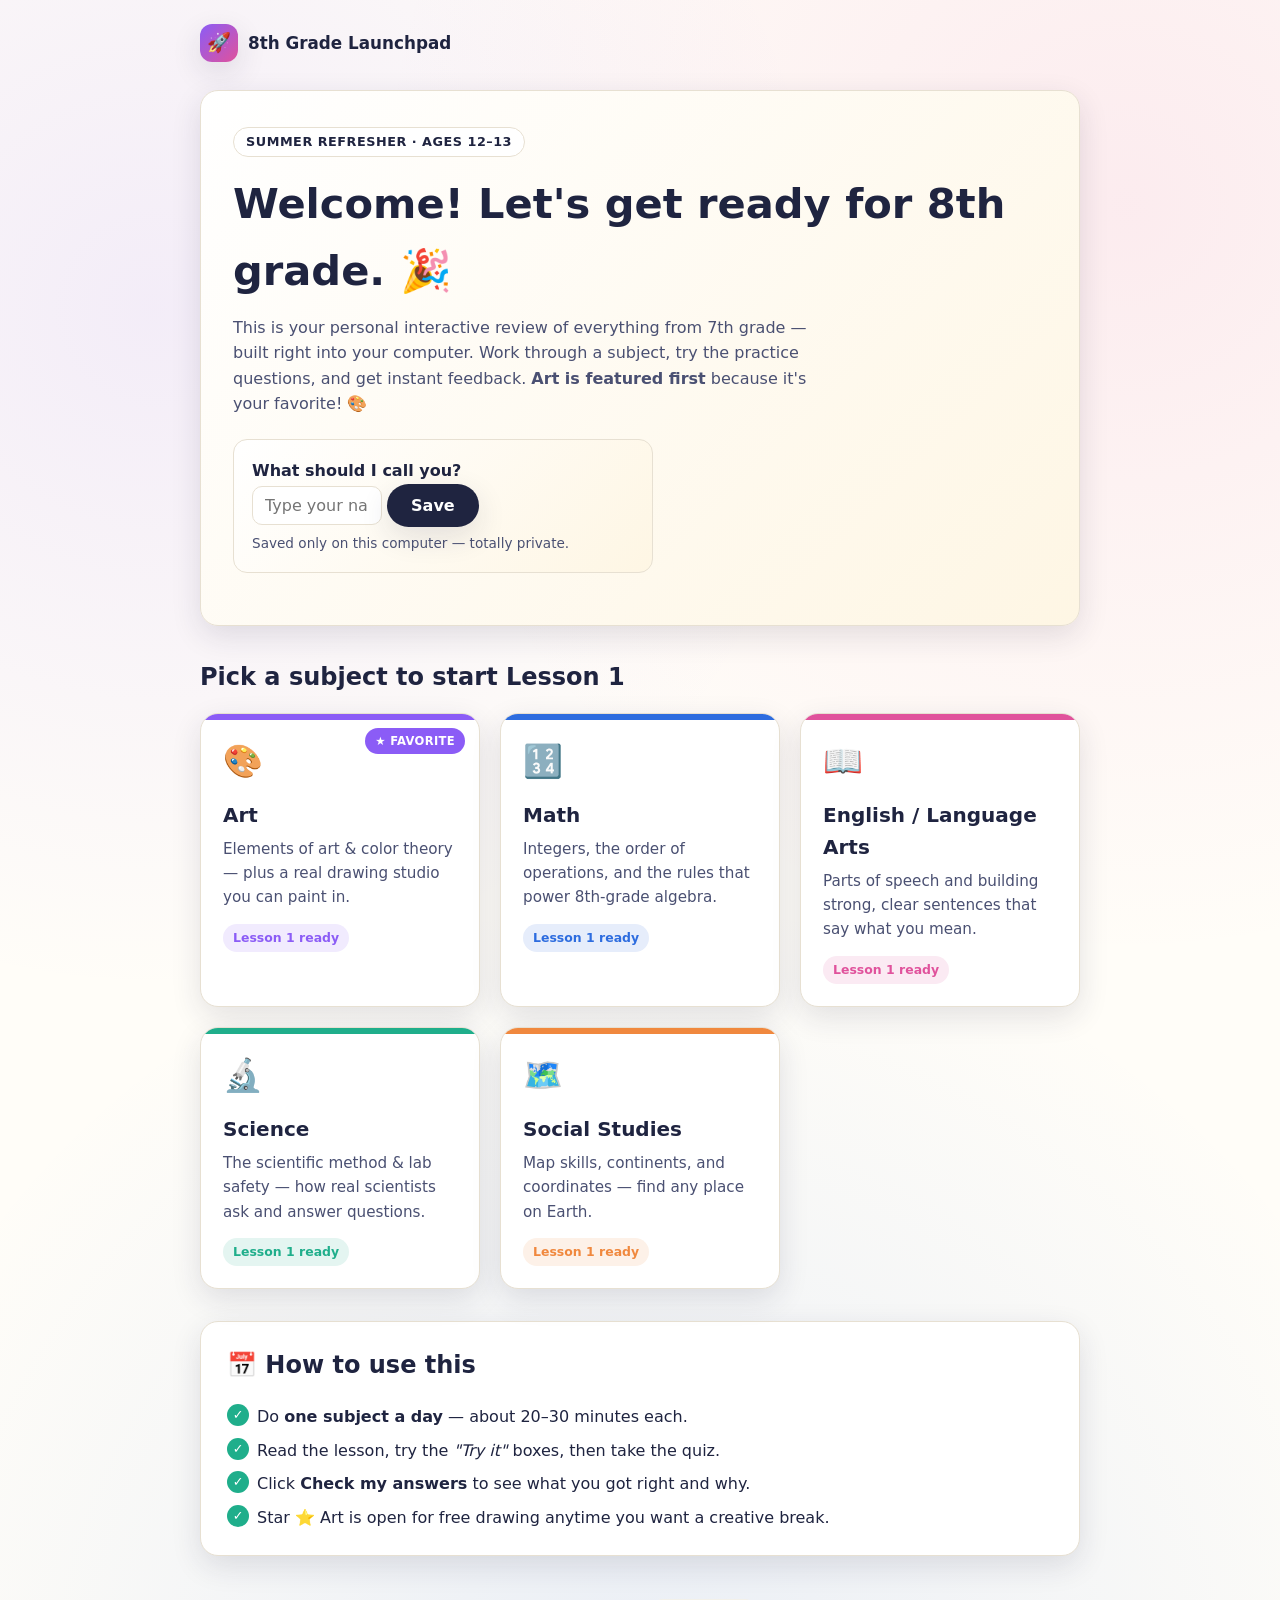
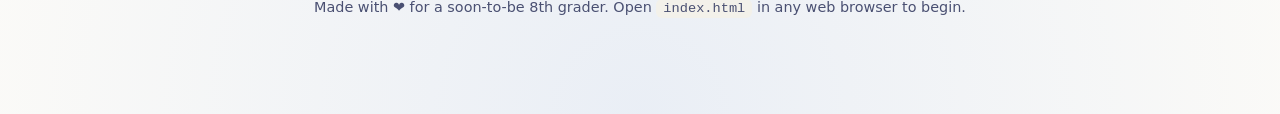
==== index.html @ ddc89989 "Add interactive 7th→8th grade refresher curriculum with Art focus Browser-based HTML course with Les" ====
<!DOCTYPE html>
<html lang="en">
<head>
  <meta charset="UTF-8" />
  <meta name="viewport" content="width=device-width, initial-scale=1.0" />
  <title>8th Grade Launchpad — A 7th → 8th Grade Refresher</title>
  <link rel="stylesheet" href="assets/css/styles.css" />
  <link rel="icon" href="data:image/svg+xml,<svg xmlns='http://www.w3.org/2000/svg' viewBox='0 0 100 100'><text y='.9em' font-size='90'>🎨</text></svg>" />
</head>
<body>
  <div class="wrap">

    <div class="topbar">
      <a class="brand" href="index.html">
        <span class="logo">🚀</span>
        <span>8th Grade Launchpad</span>
      </a>
    </div>

    <section class="hero">
      <span class="pill">Summer Refresher · Ages 12–13</span>
      <h1 data-greeting>Welcome! Let's get ready for 8th grade. 🎉</h1>
      <p>
        This is your personal interactive review of everything from 7th grade —
        built right into your computer. Work through a subject, try the
        practice questions, and get instant feedback. <strong>Art is featured
        first</strong> because it's your favorite! 🎨
      </p>

      <div class="tryit" style="margin-top:22px;max-width:420px;">
        <label for="nameInput"><strong>What should I call you?</strong></label><br />
        <input type="text" id="nameInput" placeholder="Type your name" />
        <button class="btn" onclick="saveName()">Save</button>
        <div class="progress-note">Saved only on this computer — totally private.</div>
      </div>
    </section>

    <h2 style="margin:0 0 16px;">Pick a subject to start Lesson&nbsp;1</h2>

    <div class="cards">

      <a class="card art" href="lessons/art.html">
        <span class="fav">★ FAVORITE</span>
        <span class="emoji">🎨</span>
        <h3>Art</h3>
        <p>Elements of art &amp; color theory — plus a real drawing studio you can paint in.</p>
        <span class="tag">Lesson 1 ready</span>
      </a>

      <a class="card math" href="lessons/math.html">
        <span class="emoji">🔢</span>
        <h3>Math</h3>
        <p>Integers, the order of operations, and the rules that power 8th-grade algebra.</p>
        <span class="tag">Lesson 1 ready</span>
      </a>

      <a class="card english" href="lessons/english.html">
        <span class="emoji">📖</span>
        <h3>English / Language Arts</h3>
        <p>Parts of speech and building strong, clear sentences that say what you mean.</p>
        <span class="tag">Lesson 1 ready</span>
      </a>

      <a class="card science" href="lessons/science.html">
        <span class="emoji">🔬</span>
        <h3>Science</h3>
        <p>The scientific method &amp; lab safety — how real scientists ask and answer questions.</p>
        <span class="tag">Lesson 1 ready</span>
      </a>

      <a class="card social" href="lessons/social-studies.html">
        <span class="emoji">🗺️</span>
        <h3>Social Studies</h3>
        <p>Map skills, continents, and coordinates — find any place on Earth.</p>
        <span class="tag">Lesson 1 ready</span>
      </a>

    </div>

    <section class="panel" style="margin-top:32px;">
      <h2>📅 How to use this</h2>
      <ul class="goal-list">
        <li>Do <strong>one subject a day</strong> — about 20–30 minutes each.</li>
        <li>Read the lesson, try the <em>"Try it"</em> boxes, then take the quiz.</li>
        <li>Click <strong>Check my answers</strong> to see what you got right and why.</li>
        <li>Star ⭐ Art is open for free drawing anytime you want a creative break.</li>
      </ul>
    </section>

    <p class="foot">Made with ❤️ for a soon-to-be 8th grader. Open <code>index.html</code> in any web browser to begin.</p>
  </div>

  <script src="assets/js/quiz.js"></script>
</body>
</html>
---- assets/css/styles.css ----
/* ===========================================================
   7th → 8th Grade Refresher
   Shared stylesheet
   A bright, creative theme (art is her favorite subject!)
   =========================================================== */

:root {
  --ink: #1f2440;
  --ink-soft: #4a5072;
  --paper: #fffdf8;
  --cream: #fef6e4;
  --line: #e7e0d2;

  /* subject accent colors */
  --math: #2d6cdf;
  --english: #e0529c;
  --science: #1fae8b;
  --social: #f0883e;
  --art: #8b5cf6;

  --good: #1fae8b;
  --bad: #e85d5d;

  --shadow: 0 10px 30px rgba(31, 36, 64, 0.12);
  --radius: 18px;
  --font: "Segoe UI", "Trebuchet MS", system-ui, -apple-system, sans-serif;
}

* { box-sizing: border-box; }

html { scroll-behavior: smooth; }

body {
  margin: 0;
  font-family: var(--font);
  color: var(--ink);
  background:
    radial-gradient(circle at 12% 18%, rgba(139, 92, 246, 0.10), transparent 38%),
    radial-gradient(circle at 88% 12%, rgba(224, 82, 156, 0.10), transparent 40%),
    radial-gradient(circle at 50% 100%, rgba(45, 108, 223, 0.10), transparent 45%),
    var(--paper);
  line-height: 1.6;
  min-height: 100vh;
}

a { color: inherit; }

.wrap {
  max-width: 920px;
  margin: 0 auto;
  padding: 24px 20px 80px;
}

/* ---------- Top bar ---------- */
.topbar {
  display: flex;
  align-items: center;
  justify-content: space-between;
  gap: 12px;
  flex-wrap: wrap;
  margin-bottom: 28px;
}

.brand {
  display: inline-flex;
  align-items: center;
  gap: 10px;
  font-weight: 800;
  text-decoration: none;
  font-size: 1.05rem;
}

.brand .logo {
  width: 38px; height: 38px;
  border-radius: 12px;
  display: grid; place-items: center;
  background: linear-gradient(135deg, var(--art), var(--english));
  color: #fff; font-size: 1.2rem;
  box-shadow: var(--shadow);
}

.back-link {
  text-decoration: none;
  font-weight: 600;
  color: var(--ink-soft);
  background: #fff;
  border: 1px solid var(--line);
  padding: 8px 14px;
  border-radius: 999px;
  transition: transform .15s ease, box-shadow .15s ease;
}
.back-link:hover { transform: translateY(-2px); box-shadow: var(--shadow); }

/* ---------- Hero ---------- */
.hero {
  background: linear-gradient(135deg, #fff, var(--cream));
  border: 1px solid var(--line);
  border-radius: var(--radius);
  padding: 36px 32px;
  box-shadow: var(--shadow);
  margin-bottom: 32px;
  position: relative;
  overflow: hidden;
}
.hero h1 { margin: 0 0 10px; font-size: clamp(1.8rem, 4vw, 2.6rem); }
.hero p { margin: 0; color: var(--ink-soft); max-width: 60ch; }
.hero .sprinkles { position: absolute; inset: 0; pointer-events: none; opacity: .5; }

.pill {
  display: inline-block;
  font-size: .8rem;
  font-weight: 700;
  letter-spacing: .04em;
  text-transform: uppercase;
  padding: 4px 12px;
  border-radius: 999px;
  background: #fff;
  border: 1px solid var(--line);
  margin-bottom: 14px;
}

/* ---------- Subject cards ---------- */
.cards {
  display: grid;
  grid-template-columns: repeat(auto-fill, minmax(240px, 1fr));
  gap: 20px;
}

.card {
  display: block;
  text-decoration: none;
  background: #fff;
  border: 1px solid var(--line);
  border-radius: var(--radius);
  padding: 22px;
  box-shadow: var(--shadow);
  transition: transform .18s ease, box-shadow .18s ease;
  position: relative;
  overflow: hidden;
}
.card::before {
  content: "";
  position: absolute;
  top: 0; left: 0; right: 0;
  height: 6px;
  background: var(--accent, var(--ink));
}
.card:hover { transform: translateY(-6px); box-shadow: 0 18px 40px rgba(31,36,64,.18); }
.card .emoji { font-size: 2rem; }
.card h3 { margin: 12px 0 6px; font-size: 1.25rem; }
.card p { margin: 0 0 14px; color: var(--ink-soft); font-size: .95rem; }
.card .tag {
  display: inline-block;
  font-size: .78rem;
  font-weight: 700;
  color: var(--accent, var(--ink));
  background: color-mix(in srgb, var(--accent, #000) 12%, #fff);
  padding: 4px 10px;
  border-radius: 999px;
}
.card .fav {
  position: absolute; top: 14px; right: 14px;
  font-size: .72rem; font-weight: 800;
  background: var(--art); color: #fff;
  padding: 4px 10px; border-radius: 999px;
  letter-spacing: .03em;
}

.card.math   { --accent: var(--math); }
.card.english{ --accent: var(--english); }
.card.science{ --accent: var(--science); }
.card.social { --accent: var(--social); }
.card.art    { --accent: var(--art); }

/* ---------- Lesson page ---------- */
.lesson-head {
  border-radius: var(--radius);
  padding: 30px 32px;
  color: #fff;
  box-shadow: var(--shadow);
  margin-bottom: 28px;
}
.lesson-head .kicker { font-weight: 700; opacity: .9; letter-spacing: .05em; text-transform: uppercase; font-size: .8rem; }
.lesson-head h1 { margin: 8px 0 6px; font-size: clamp(1.6rem, 3.5vw, 2.3rem); }
.lesson-head p { margin: 0; opacity: .95; max-width: 64ch; }

.head-math    { background: linear-gradient(135deg, var(--math),   #5b8def); }
.head-english { background: linear-gradient(135deg, var(--english),#f178b6); }
.head-science { background: linear-gradient(135deg, var(--science),#41cda8); }
.head-social  { background: linear-gradient(135deg, var(--social), #f5a86a); }
.head-art     { background: linear-gradient(135deg, var(--art),    #b08bf7); }

.panel {
  background: #fff;
  border: 1px solid var(--line);
  border-radius: var(--radius);
  padding: 24px 26px;
  box-shadow: var(--shadow);
  margin-bottom: 24px;
}
.panel h2 { margin-top: 0; display: flex; align-items: center; gap: 10px; }
.panel h3 { margin: 22px 0 8px; }

.goal-list { list-style: none; padding: 0; margin: 0; display: grid; gap: 8px; }
.goal-list li { padding-left: 30px; position: relative; }
.goal-list li::before {
  content: "✓"; position: absolute; left: 0; top: 0;
  width: 22px; height: 22px; border-radius: 50%;
  display: grid; place-items: center; font-size: .8rem; font-weight: 800;
  background: var(--good); color: #fff;
}

.example {
  background: var(--cream);
  border: 1px dashed var(--line);
  border-radius: 14px;
  padding: 16px 18px;
  margin: 14px 0;
}
.example .label { font-weight: 800; font-size: .8rem; text-transform: uppercase; letter-spacing: .05em; color: var(--ink-soft); }

.steps { counter-reset: step; list-style: none; padding: 0; margin: 12px 0; }
.steps li { counter-increment: step; padding: 8px 0 8px 42px; position: relative; border-bottom: 1px solid var(--line); }
.steps li:last-child { border-bottom: 0; }
.steps li::before {
  content: counter(step);
  position: absolute; left: 0; top: 8px;
  width: 28px; height: 28px; border-radius: 8px;
  display: grid; place-items: center; font-weight: 800; color: #fff;
  background: var(--ink);
}

.term { font-weight: 800; color: var(--ink); }
mark { background: #fff2a8; padding: 0 4px; border-radius: 4px; }
code, .code {
  font-family: "Consolas", "Courier New", monospace;
  background: #f3f1ea; padding: 2px 7px; border-radius: 6px; font-size: .95em;
}

.callout {
  display: flex; gap: 12px;
  background: color-mix(in srgb, var(--science) 10%, #fff);
  border-left: 5px solid var(--science);
  border-radius: 10px; padding: 14px 16px; margin: 16px 0;
}
.callout .ico { font-size: 1.4rem; }

table.tidy { width: 100%; border-collapse: collapse; margin: 14px 0; }
table.tidy th, table.tidy td { border: 1px solid var(--line); padding: 8px 12px; text-align: left; }
table.tidy th { background: var(--cream); }

/* ---------- Quiz ---------- */
.quiz { display: grid; gap: 18px; }
.question {
  border: 1px solid var(--line);
  border-radius: 14px;
  padding: 16px 18px;
  background: #fff;
}
.question .q { font-weight: 700; margin-bottom: 10px; }
.question .q .num {
  display: inline-grid; place-items: center;
  width: 26px; height: 26px; border-radius: 50%;
  background: var(--ink); color: #fff; font-size: .85rem; margin-right: 8px;
}
.options { display: grid; gap: 8px; }
.options label {
  display: flex; align-items: center; gap: 10px;
  border: 1px solid var(--line); border-radius: 10px;
  padding: 10px 12px; cursor: pointer;
  transition: background .12s ease, border-color .12s ease;
}
.options label:hover { background: var(--cream); }
.options input { width: 18px; height: 18px; accent-color: var(--math); }
.options label.correct { border-color: var(--good); background: color-mix(in srgb, var(--good) 14%, #fff); }
.options label.wrong   { border-color: var(--bad);  background: color-mix(in srgb, var(--bad) 12%, #fff); }

.feedback { margin-top: 10px; font-weight: 600; display: none; }
.feedback.show { display: block; }
.feedback.right { color: var(--good); }
.feedback.miss  { color: var(--bad); }

.btn {
  border: 0; cursor: pointer;
  font-family: inherit; font-weight: 800; font-size: 1rem;
  padding: 12px 24px; border-radius: 999px;
  color: #fff; background: var(--ink);
  box-shadow: var(--shadow);
  transition: transform .15s ease, opacity .15s ease;
}
.btn:hover { transform: translateY(-2px); }
.btn.ghost { background: #fff; color: var(--ink); border: 1px solid var(--line); box-shadow: none; }
.btn-row { display: flex; gap: 12px; flex-wrap: wrap; align-items: center; margin-top: 18px; }

.score {
  font-weight: 800; font-size: 1.1rem; padding: 10px 18px;
  border-radius: 999px; background: var(--cream); border: 1px solid var(--line);
  display: none;
}
.score.show { display: inline-block; }

/* ---------- Try-it boxes ---------- */
.tryit {
  background: linear-gradient(135deg, #fff, var(--cream));
  border: 1px solid var(--line);
  border-radius: 14px; padding: 18px; margin: 16px 0;
}
.tryit input[type="text"], .tryit input[type="number"] {
  font-family: inherit; font-size: 1rem;
  padding: 9px 12px; border: 1px solid var(--line); border-radius: 10px; width: 130px;
}
.tryit .result { margin-top: 10px; font-weight: 700; min-height: 1.4em; }

/* ---------- Art studio ---------- */
.studio { display: grid; gap: 16px; }
.canvas-wrap { background: #fff; border: 1px solid var(--line); border-radius: 14px; padding: 12px; box-shadow: var(--shadow); }
#artCanvas { width: 100%; height: auto; border-radius: 10px; background: #fff; touch-action: none; cursor: crosshair; display: block; }
.tools { display: flex; flex-wrap: wrap; gap: 10px; align-items: center; }
.swatches { display: flex; gap: 8px; flex-wrap: wrap; }
.swatch { width: 30px; height: 30px; border-radius: 50%; border: 3px solid #fff; box-shadow: 0 0 0 1px var(--line); cursor: pointer; }
.swatch.active { transform: scale(1.18); box-shadow: 0 0 0 2px var(--ink); }
.brush-size { display: flex; align-items: center; gap: 8px; }

/* color wheel */
.wheel { display: flex; gap: 20px; flex-wrap: wrap; align-items: center; }
.wheel .ring { width: 180px; height: 180px; border-radius: 50%;
  background: conic-gradient(red, orange, yellow, green, cyan, blue, magenta, red);
  box-shadow: var(--shadow); flex-shrink: 0; }

/* ---------- Footer / nav between lessons ---------- */
.lesson-nav { display: flex; justify-content: space-between; gap: 12px; flex-wrap: wrap; margin-top: 10px; }
.foot { text-align: center; color: var(--ink-soft); margin-top: 40px; font-size: .9rem; }

.progress-note {
  font-size: .85rem; color: var(--ink-soft); margin-top: 6px;
}

@media (max-width: 540px) {
  .hero, .lesson-head { padding: 24px 20px; }
  .panel { padding: 20px; }
}
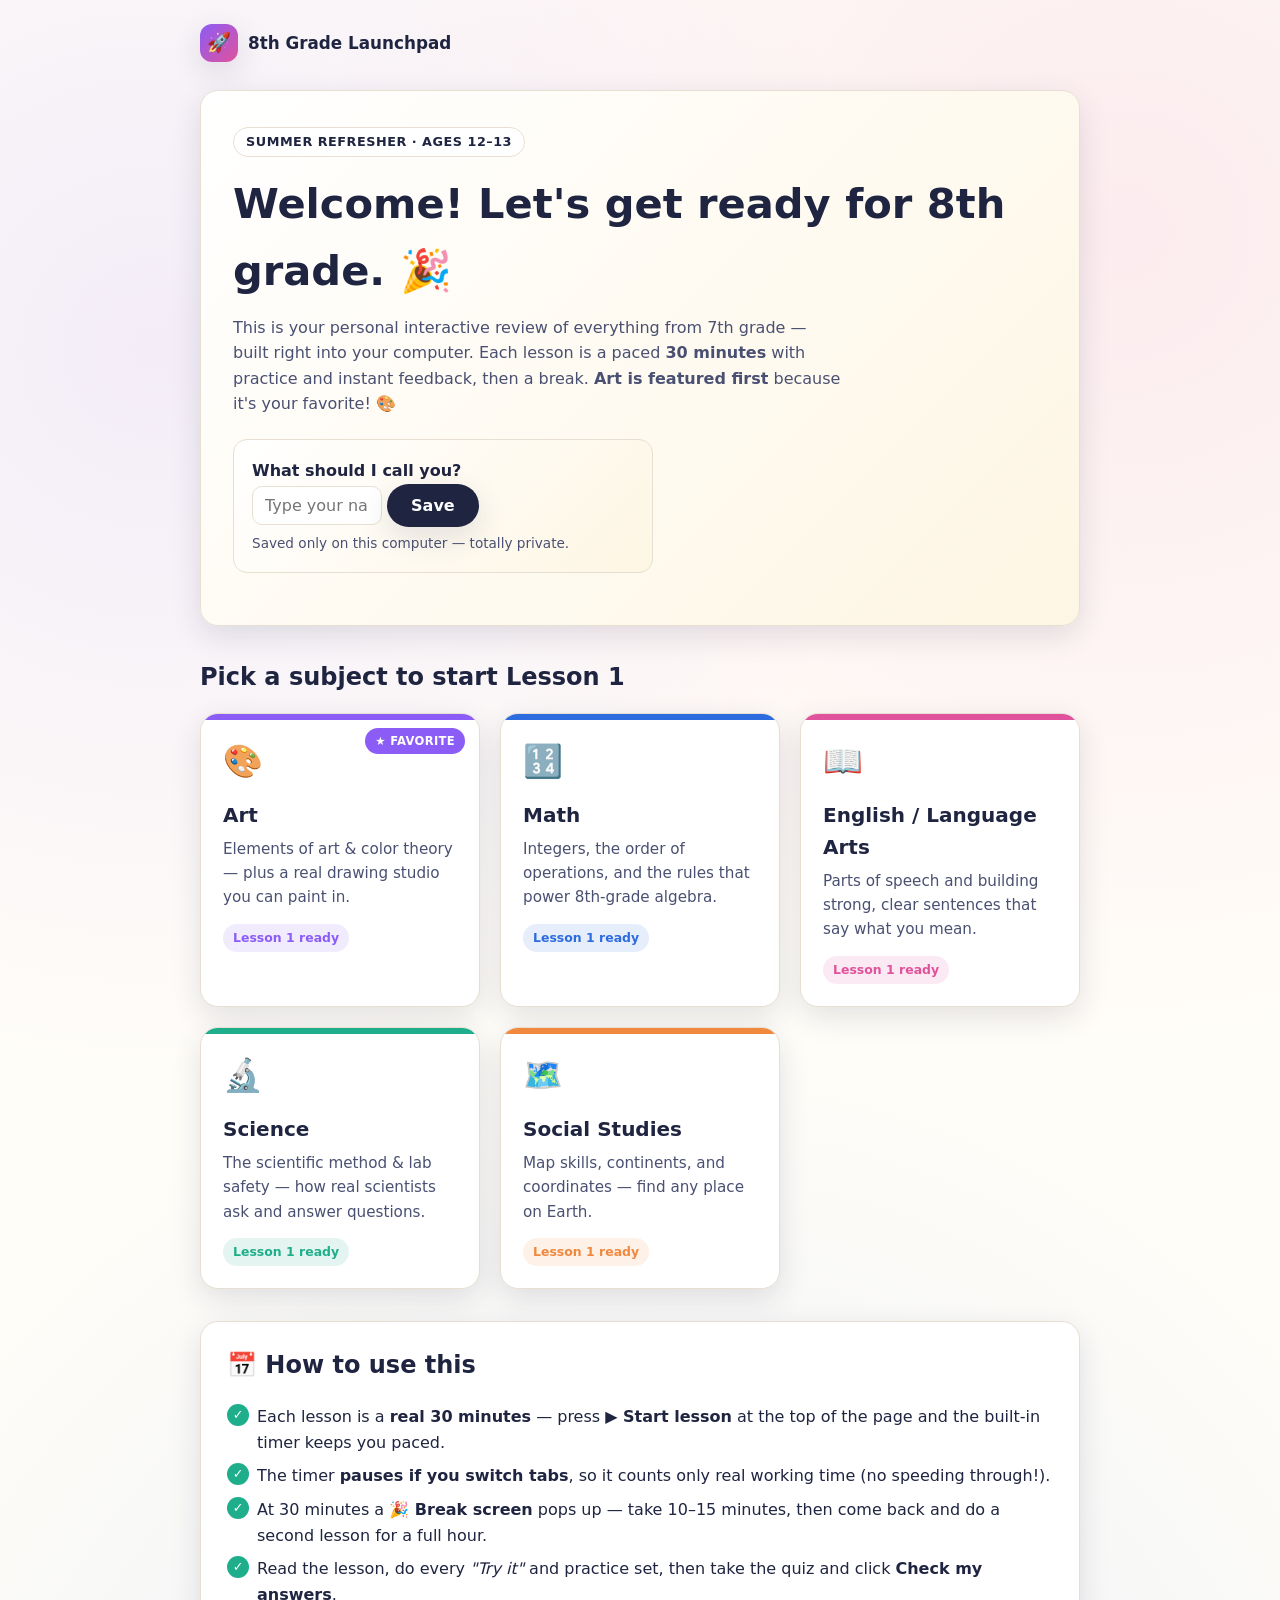
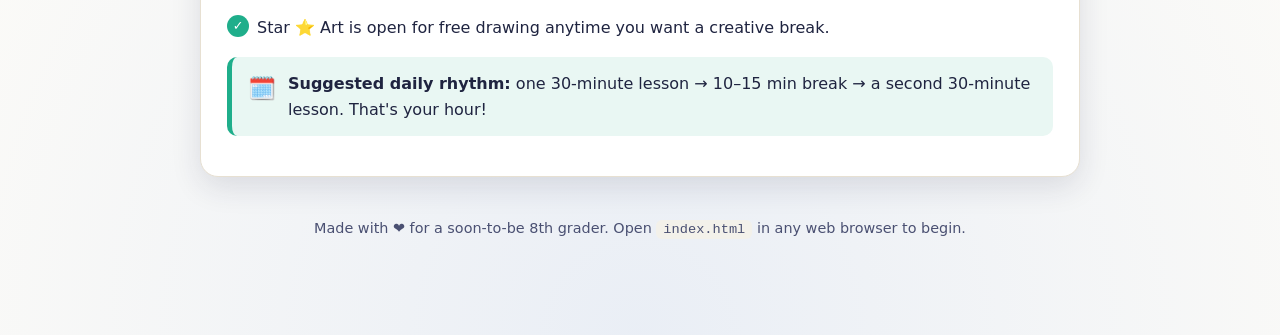
==== commit f7f4362a: "Make each lesson a real 30 minutes with pacing timer + deeper content - Add a built-in pacing timer " ====
--- a/index.html
+++ b/index.html
@@ -22,8 +22,8 @@
       <h1 data-greeting>Welcome! Let's get ready for 8th grade. 🎉</h1>
       <p>
         This is your personal interactive review of everything from 7th grade —
-        built right into your computer. Work through a subject, try the
-        practice questions, and get instant feedback. <strong>Art is featured
+        built right into your computer. Each lesson is a paced <strong>30 minutes</strong>
+        with practice and instant feedback, then a break. <strong>Art is featured
         first</strong> because it's your favorite! 🎨
       </p>
 
@@ -80,11 +80,16 @@
     <section class="panel" style="margin-top:32px;">
       <h2>📅 How to use this</h2>
       <ul class="goal-list">
-        <li>Do <strong>one subject a day</strong> — about 20–30 minutes each.</li>
-        <li>Read the lesson, try the <em>"Try it"</em> boxes, then take the quiz.</li>
-        <li>Click <strong>Check my answers</strong> to see what you got right and why.</li>
+        <li>Each lesson is a <strong>real 30 minutes</strong> — press <strong>▶ Start lesson</strong> at the top of the page and the built-in timer keeps you paced.</li>
+        <li>The timer <strong>pauses if you switch tabs</strong>, so it counts only real working time (no speeding through!).</li>
+        <li>At 30 minutes a <strong>🎉 Break screen</strong> pops up — take 10–15 minutes, then come back and do a second lesson for a full hour.</li>
+        <li>Read the lesson, do every <em>"Try it"</em> and practice set, then take the quiz and click <strong>Check my answers</strong>.</li>
         <li>Star ⭐ Art is open for free drawing anytime you want a creative break.</li>
       </ul>
+      <div class="callout">
+        <span class="ico">🗓️</span>
+        <div><strong>Suggested daily rhythm:</strong> one 30-minute lesson → 10–15 min break → a second 30-minute lesson. That's your hour!</div>
+      </div>
     </section>
 
     <p class="foot">Made with ❤️ for a soon-to-be 8th grader. Open <code>index.html</code> in any web browser to begin.</p>
--- a/assets/css/styles.css
+++ b/assets/css/styles.css
@@ -339,3 +339,120 @@
   .hero, .lesson-head { padding: 24px 20px; }
   .panel { padding: 20px; }
 }
+
+/* ===========================================================
+   Pacing timer — keeps each lesson a real 30 minutes
+   =========================================================== */
+.pacer {
+  position: sticky; top: 0; z-index: 50;
+  display: flex; align-items: center; gap: 14px; flex-wrap: wrap;
+  background: rgba(255,253,248,.96);
+  backdrop-filter: blur(6px);
+  border: 1px solid var(--line);
+  border-radius: 14px;
+  padding: 12px 16px;
+  box-shadow: var(--shadow);
+  margin-bottom: 24px;
+}
+.pacer.running { border-color: var(--science); }
+.pacer .pace-btn {
+  border: 0; cursor: pointer; font-family: inherit; font-weight: 800;
+  padding: 9px 16px; border-radius: 999px; color: #fff; background: var(--ink);
+}
+.pacer .pace-btn.ghost { background: #fff; color: var(--ink); border: 1px solid var(--line); }
+.pacer .pace-time { font-weight: 800; font-variant-numeric: tabular-nums; font-size: 1.05rem; }
+.pacer .pace-track {
+  flex: 1 1 160px; min-width: 120px; height: 12px;
+  background: var(--cream); border-radius: 999px; overflow: hidden; border: 1px solid var(--line);
+}
+.pacer .pace-fill {
+  height: 100%; width: 0%;
+  background: linear-gradient(90deg, var(--science), var(--math));
+  transition: width .4s ease;
+}
+.pacer .pace-seg { font-size: .85rem; font-weight: 700; color: var(--ink-soft); flex-basis: 100%; }
+.pacer .pace-seg b { color: var(--ink); }
+
+.plan-strip {
+  display: flex; flex-wrap: wrap; gap: 8px; margin: 14px 0 0;
+  list-style: none; padding: 0;
+}
+.plan-strip li {
+  font-size: .82rem; font-weight: 700;
+  background: var(--cream); border: 1px solid var(--line);
+  border-radius: 999px; padding: 5px 12px;
+}
+.plan-strip li b { color: var(--math); }
+
+/* Break overlay */
+.break-overlay {
+  position: fixed; inset: 0; z-index: 200;
+  display: none; align-items: center; justify-content: center;
+  background: rgba(31,36,64,.78); backdrop-filter: blur(4px); padding: 20px;
+}
+.break-overlay.show { display: flex; }
+.break-card {
+  background: #fff; border-radius: var(--radius); padding: 34px 30px;
+  max-width: 460px; text-align: center; box-shadow: var(--shadow);
+}
+.break-card .big { font-size: 3rem; }
+.break-card h2 { margin: 8px 0 6px; }
+.break-card p { color: var(--ink-soft); }
+.break-card .btn-row { justify-content: center; }
+
+/* ===========================================================
+   Extra activity styles for the longer lessons
+   =========================================================== */
+.passage {
+  background: var(--cream); border: 1px solid var(--line);
+  border-radius: 14px; padding: 18px 20px; margin: 14px 0;
+  font-size: 1.02rem;
+}
+.passage p { margin: 0 0 10px; }
+.passage p:last-child { margin-bottom: 0; }
+
+.tagline { font-size: 1.05rem; line-height: 2.4; }
+.tagline select {
+  font-family: inherit; font-size: .9rem; padding: 4px 6px;
+  border-radius: 8px; border: 1px solid var(--line); margin: 0 2px;
+  background: #fff;
+}
+.tagline select.ok { border-color: var(--good); background: color-mix(in srgb, var(--good) 14%, #fff); }
+.tagline select.no { border-color: var(--bad); background: color-mix(in srgb, var(--bad) 12%, #fff); }
+
+.practice-grid { display: grid; gap: 12px; }
+.prob {
+  display: flex; align-items: center; gap: 10px; flex-wrap: wrap;
+  border: 1px solid var(--line); border-radius: 12px; padding: 12px 14px; background: #fff;
+}
+.prob .pnum {
+  display: inline-grid; place-items: center; width: 26px; height: 26px;
+  border-radius: 50%; background: var(--ink); color: #fff; font-size: .85rem; flex-shrink: 0;
+}
+.prob .qtext { font-weight: 700; flex: 1 1 200px; }
+.prob input { font-family: inherit; font-size: 1rem; padding: 7px 10px; border: 1px solid var(--line); border-radius: 9px; width: 90px; }
+.prob .mark { font-weight: 800; min-width: 1.4em; }
+
+.checklist { list-style: none; padding: 0; margin: 12px 0; display: grid; gap: 8px; }
+.checklist li { display: flex; gap: 10px; align-items: flex-start; }
+.checklist input { width: 18px; height: 18px; margin-top: 3px; accent-color: var(--science); }
+
+textarea.write {
+  width: 100%; min-height: 110px; font-family: inherit; font-size: 1rem;
+  padding: 12px; border: 1px solid var(--line); border-radius: 12px; resize: vertical;
+}
+.wordcount { font-size: .85rem; color: var(--ink-soft); margin-top: 6px; }
+
+.value-scale { display: flex; gap: 0; border-radius: 10px; overflow: hidden; border: 1px solid var(--line); margin: 12px 0; }
+.value-scale div { flex: 1; height: 46px; display: grid; place-items: center; font-size: .8rem; font-weight: 700; }
+
+.challenge { counter-reset: ch; list-style: none; padding: 0; margin: 12px 0; display: grid; gap: 10px; }
+.challenge li {
+  counter-increment: ch; position: relative; padding: 12px 14px 12px 50px;
+  border: 1px solid var(--line); border-radius: 12px; background: #fff;
+}
+.challenge li::before {
+  content: counter(ch); position: absolute; left: 12px; top: 12px;
+  width: 26px; height: 26px; border-radius: 8px; display: grid; place-items: center;
+  font-weight: 800; color: #fff; background: var(--art);
+}
